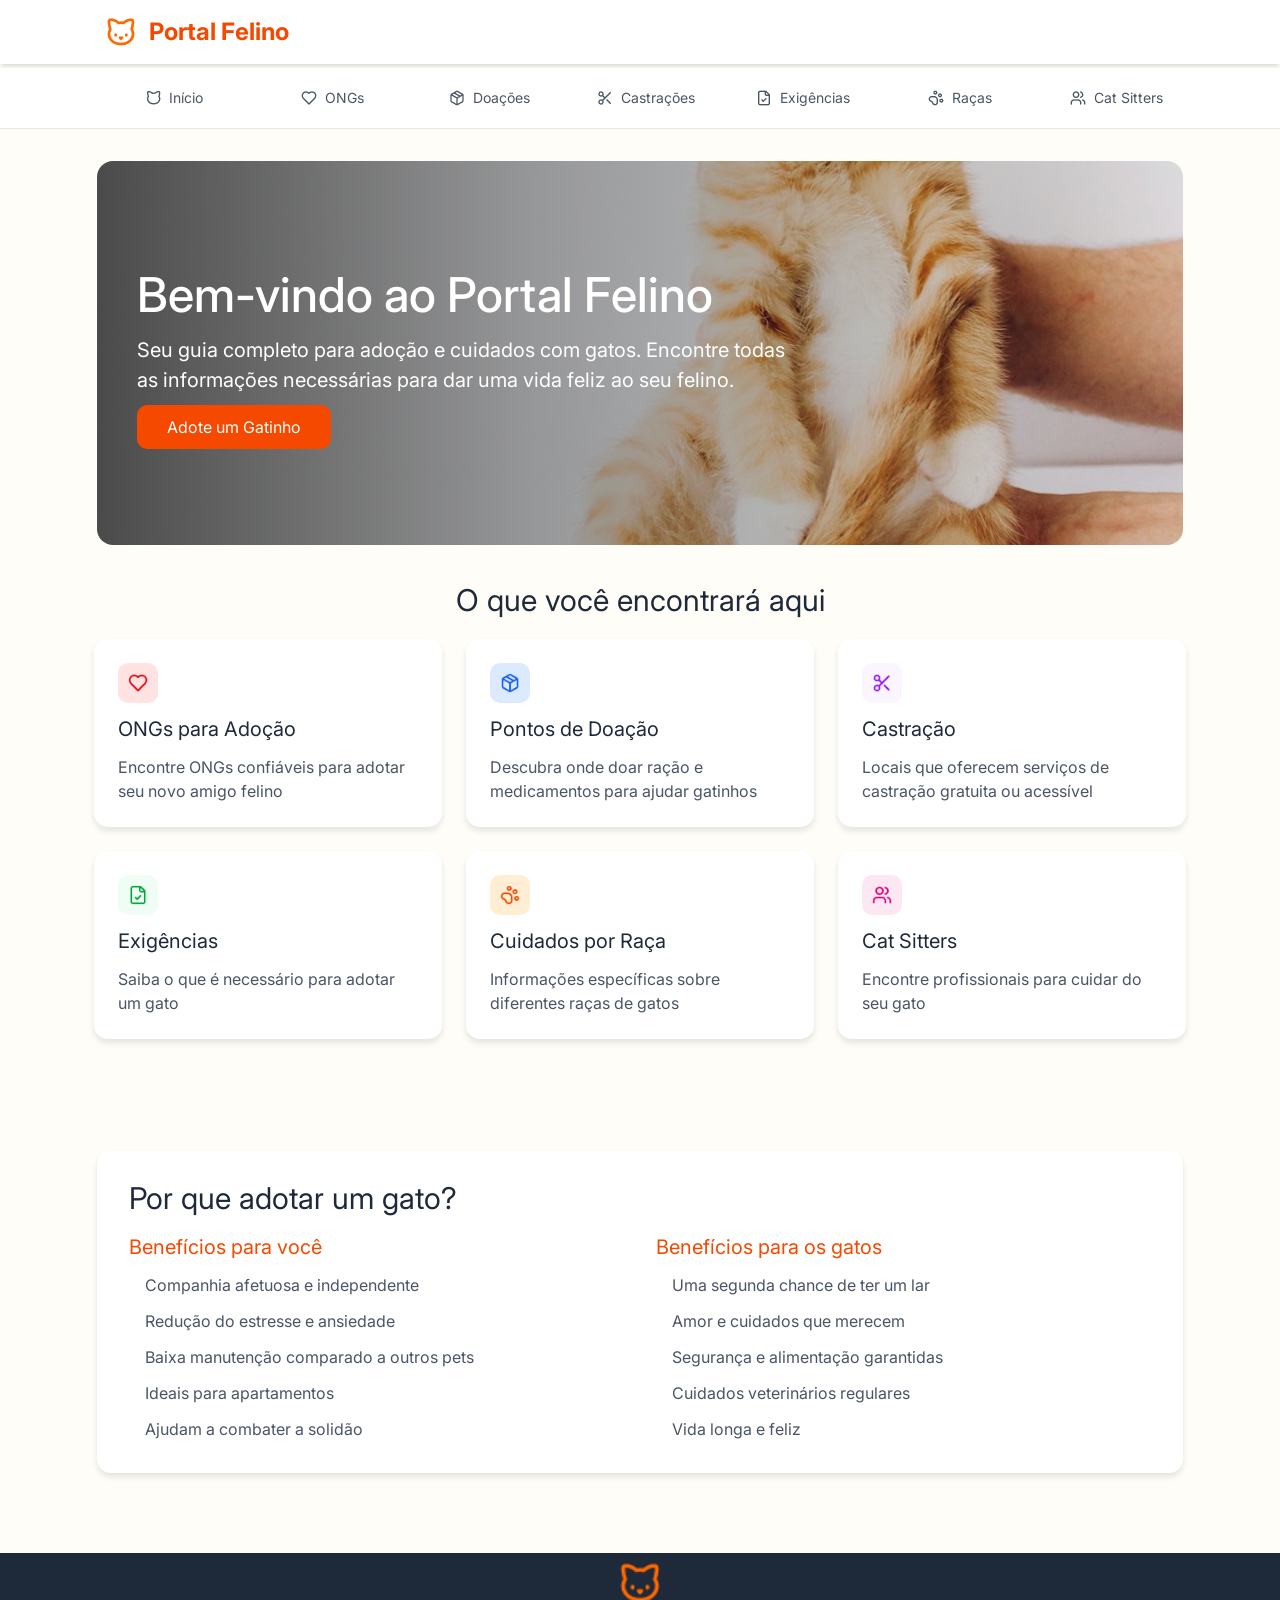
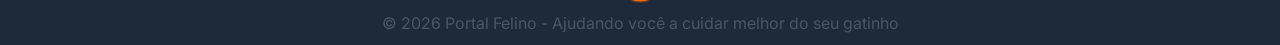
==== index.html @ c3378417 "refactor: reorganize project structure and assets - moved HTML, CSS, and assets from src/ to root st" ====
<!doctype html>
<html lang="pt-BR">
  <head>
    <meta charset="UTF-8" />
    <title>Portal Felino</title>
    <link rel="stylesheet" href="reset.css" />
    <link rel="stylesheet" href="style.css" />
    <meta name="viewport" content="width=device-width, initial-scale=1.0" />
    <link rel="preconnect" href="https://fonts.googleapis.com" />
    <link rel="preconnect" href="https://fonts.gstatic.com" crossorigin />
    <link
      href="https://fonts.googleapis.com/css2?family=Inter:opsz,wght@14..32,100..900&display=swap"
      rel="stylesheet"
    />
  </head>

  <body>
    <header>
      <div class="logo-bar">
        <div class="logo-bar-content">
          <h1 class="site-logo">
            <img src="assets/icons/icon-portal-felino.png" alt="" />
            Portal Felino
          </h1>
        </div>
      </div>

      <nav>
        <div class="nav-container">
          <a class="nav-box">
            <img src="assets/navbar/cat.png" />
            <div>Início</div>
          </a>
          <a class="nav-box">
            <img src="assets/navbar/heart.png" />
            <div>ONGs</div>
          </a>
          <a class="nav-box">
            <img src="assets/navbar/box.png" />
            <div>Doações</div>
          </a>
          <a class="nav-box">
            <img src="assets/navbar/scissors.png" />
            <div>Castrações</div>
          </a>
          <a class="nav-box">
            <img src="assets/navbar/check.png" />
            <div>Exigências</div>
          </a>
          <a class="nav-box">
            <img src="assets/navbar/breed.png" />
            <div>Raças</div>
          </a>
          <a class="nav-box">
            <img src="assets/navbar/sitter.png" />
            <div>Cat Sitters</div>
          </a>
        </div>
      </nav>
    </header>

    <main class="container">
      <section class="hero">
        <div class="hero-content">
          <h1>Bem-vindo ao Portal Felino</h1>
          <p>
            Seu guia completo para adoção e cuidados com gatos. Encontre todas as informações necessárias para dar uma
            vida feliz ao seu felino.
          </p>
          <a href="#">Adote um Gatinho</a>
        </div>
      </section>

      <section class="features">
        <h2>O que você encontrará aqui</h2>

        <div class="features-grid">
          <article class="feature-card">
            <div id="box-heart"><img src="assets/icons/icon-heart.png" alt="" /></div>
            <h3>ONGs para Adoção</h3>
            <p>Encontre ONGs confiáveis para adotar seu novo amigo felino</p>
          </article>

          <article class="feature-card">
            <div id="box-doacao"><img src="assets/icons/icon-doacoes.png" alt="" /></div>
            <h3>Pontos de Doação</h3>
            <p>Descubra onde doar ração e medicamentos para ajudar gatinhos</p>
          </article>

          <article class="feature-card">
            <div id="box-castracao"><img src="assets/icons/icon-castracao.png" alt="" /></div>
            <h3>Castração</h3>
            <p>Locais que oferecem serviços de castração gratuita ou acessível</p>
          </article>

          <article class="feature-card">
            <div id="box-exigencias"><img src="assets/icons/icon-exigencias.png" alt="" /></div>
            <h3>Exigências</h3>
            <p>Saiba o que é necessário para adotar um gato</p>
          </article>

          <article class="feature-card">
            <div id="box-racas"><img src="assets/icons/icon-racas.png" alt="" /></div>
            <h3>Cuidados por Raça</h3>
            <p>Informações específicas sobre diferentes raças de gatos</p>
          </article>

          <article class="feature-card">
            <div id="box-catsitter"><img src="assets/icons/icon-catsitters.png" alt="" /></div>
            <h3>Cat Sitters</h3>
            <p>Encontre profissionais para cuidar do seu gato</p>
          </article>
        </div>
      </section>

      <section class="benefits">
        <div class="benefits-container">
          <h2>Por que adotar um gato?</h2>

          <div class="benefits-grid">
            <article class="benefit-column">
              <h3>Benefícios para você</h3>
              <ul>
                <li>Companhia afetuosa e independente</li>
                <li>Redução do estresse e ansiedade</li>
                <li>Baixa manutenção comparado a outros pets</li>
                <li>Ideais para apartamentos</li>
                <li>Ajudam a combater a solidão</li>
              </ul>
            </article>

            <article class="benefit-column">
              <h3>Benefícios para os gatos</h3>
              <ul>
                <li>Uma segunda chance de ter um lar</li>
                <li>Amor e cuidados que merecem</li>
                <li>Segurança e alimentação garantidas</li>
                <li>Cuidados veterinários regulares</li>
                <li>Vida longa e feliz</li>
              </ul>
            </article>
          </div>
        </div>
      </section>
    </main>

    <footer>
      <div class="footer-content">
        <img src="assets/icons/icon-portal-felino.png" alt="" />
        <p>© 2026 Portal Felino - Ajudando você a cuidar melhor do seu gatinho</p>
      </div>
    </footer>
  </body>
</html>
---- style.css ----
:root {
  --background: #fffdf8;
  --blue: #155dfc;
  --blue-light: #dbeafe;
  --gray: #4a5565;
  --gray-dark: #1e2939;
  --gray-light: #99a1af;
  --green: #00a63e;
  --green-light: #f0fdf4;
  --orange: #f54900;
  --orange-light: #ffedd4;
  --pink: #e60076;
  --pink-light: #fce7f3;
  --purple: #9810fa;
  --purple-light: #faf5ff;
  --red-light: #ffe2e2;
  --yellow: #fe9a00;
  --yellow-light: #fffbeb;
  --font: "Inter";
}

body {
  min-height: 100dvh;
  background-color: var(--background);
  font-family: var(--font);
  /* background-color: gray; */
}

.logo-bar {
  display: flex;
  justify-content: center;
  align-items: center;
  height: 64px;
  margin-bottom: 4px;
  background-color: white;
  box-shadow:
    0 4px 6px -1px rgba(0, 0, 0, 0.1),
    0 2px 4px -2px rgba(0, 0, 0, 0.1);
}

.logo-bar-content {
  width: 100%;
  max-width: 1086px;
}

.site-logo {
  display: flex;
  align-items: center;
  gap: 12px;
  margin-left: 8px;
  color: var(--orange);
  font-size: 24px;
  font-weight: 700;
  cursor: pointer;
}

nav {
  display: flex;
  flex-direction: column;
  justify-content: center;
  align-items: center;
  width: 100%;
  height: 60px;
  background-color: white;
  border-bottom: 1px solid #e5e7eb;
}

.nav-container {
  display: flex;
  justify-content: space-around;
  gap: 12px;
  width: 100%;
  max-width: 1086px;
  margin-left: 12px;
  overflow-x: auto;
}

.nav-box {
  display: flex;
  justify-content: center;
  align-items: center;
  flex-basis: auto;
  flex-shrink: 0;
  gap: 8px;
  width: 100px;
  height: 24px;
  padding: 8px;
  border-radius: 12px;
  color: var(--gray);
  font-size: 14px;
  cursor: pointer;
  /* border: 1px solid red; */
}

.nav-box:hover {
  background-color: lightgray;
}

.container {
  max-width: 1086px;
  margin: 0 auto;
  padding: 32px 20px;
  /* border: 1px solid red; */
}

.hero {
  display: flex;
  align-items: center;
  height: 384px;
  padding-left: 40px;
  border-radius: 16px;
  background-image:
    linear-gradient(90deg, rgba(0, 0, 0, 0.7) 0%, rgba(0, 0, 0, 0.4) 40%, rgba(0, 0, 0, 0.1) 100%),
    url("assets/pages/home.png");
  background-position: center;
  background-size: cover;
  /* border: 1px solid red; */
}

.hero-content {
  max-width: 672px;
  color: white;
  /* border: 1px solid red; */
}

.hero-content h1 {
  margin-bottom: 16px;
  font-size: 48px;
  font-weight: 500;
}

.hero-content p {
  margin-bottom: 24px;
  font-size: 20px;
  line-height: 1.5;
}

.hero-content a {
  padding: 12px 30px;
  border-radius: 10px;
  background-color: var(--orange);
  color: white;
  text-decoration: none;
}

.features {
  display: flex;
  flex-direction: column;
  justify-content: center;
  align-items: center;
  padding: 40px;
}

.features h2,
.benefits h2 {
  color: var(--gray-dark);
  font-size: 30px;
}

.features-grid {
  display: grid;
  grid-template-columns: 1fr;
  gap: 24px;
  padding: 24px;
  /* border: 1px solid red; */
}

.features-grid h3 {
  color: var(--gray-dark);
  font-size: 20px;
}

.features-grid p,
.benefit-column li {
  color: var(--gray);
  font-size: 16px;
  line-height: 1.5;
}

.feature-card {
  display: flex;
  flex-direction: column;
  gap: 16px;
  width: 300px;
  margin: 0 auto;
  padding: 24px;
  border-radius: 14px;
  background-color: white;
  box-shadow: 0 4px 6px rgba(0, 0, 0, 0.1);
  /* width: 100%; */
}

.feature-card img {
  width: 20px;
  height: auto;
}

#box-heart {
  display: flex;
  justify-content: center;
  align-items: center;
  width: 40px;
  height: 40px;
  border-radius: 10px;
  background-color: var(--red-light);
}

#box-doacao {
  display: flex;
  justify-content: center;
  align-items: center;
  width: 40px;
  height: 40px;
  border-radius: 10px;
  background-color: var(--blue-light);
}

#box-castracao {
  display: flex;
  justify-content: center;
  align-items: center;
  width: 40px;
  height: 40px;
  border-radius: 10px;
  background-color: var(--purple-light);
}

#box-exigencias {
  display: flex;
  justify-content: center;
  align-items: center;
  width: 40px;
  height: 40px;
  border-radius: 10px;
  background-color: var(--green-light);
}

#box-racas {
  display: flex;
  justify-content: center;
  align-items: center;
  width: 40px;
  height: 40px;
  border-radius: 10px;
  background-color: var(--orange-light);
}

#box-catsitter {
  display: flex;
  justify-content: center;
  align-items: center;
  width: 40px;
  height: 40px;
  border-radius: 10px;
  background-color: var(--pink-light);
}

.benefits {
  max-width: 1086px;
  margin: 48px auto;
  padding: 32px;
  border-radius: 14px;
  background-color: white;
  box-shadow: 0 4px 6px rgba(0, 0, 0, 0.1);
}

.benefits-container {
  display: flex;
  flex-direction: column;
  gap: 24px;
}

.benefit-column {
  display: flex;
  flex-direction: column;
  gap: 16px;
}

.benefit-column h3 {
  color: var(--orange);
  font-size: 20px;
}

.benefits-grid {
  display: grid;
  grid-template-columns: 1fr;
  gap: 32px;
}

.benefit-column ul {
  display: flex;
  flex-direction: column;
  gap: 12px;
  padding-left: 16px;
}

footer {
  width: 100%;
  background-color: var(--gray-dark);
}

.footer-content {
  display: flex;
  flex-direction: column;
  justify-content: center;
  align-items: center;
  gap: 16px;
  width: 100%;
  height: 92px;
  color: var(--gray);
  text-align: center;
}

.footer-content img {
  scale: 1.4;
}

@media (min-width: 768px) {
  .features-grid {
    grid-template-columns: repeat(3, 1fr);
  }
}

@media (min-width: 768px) {
  .benefits-grid {
    grid-template-columns: 1fr 1fr;
  }
}
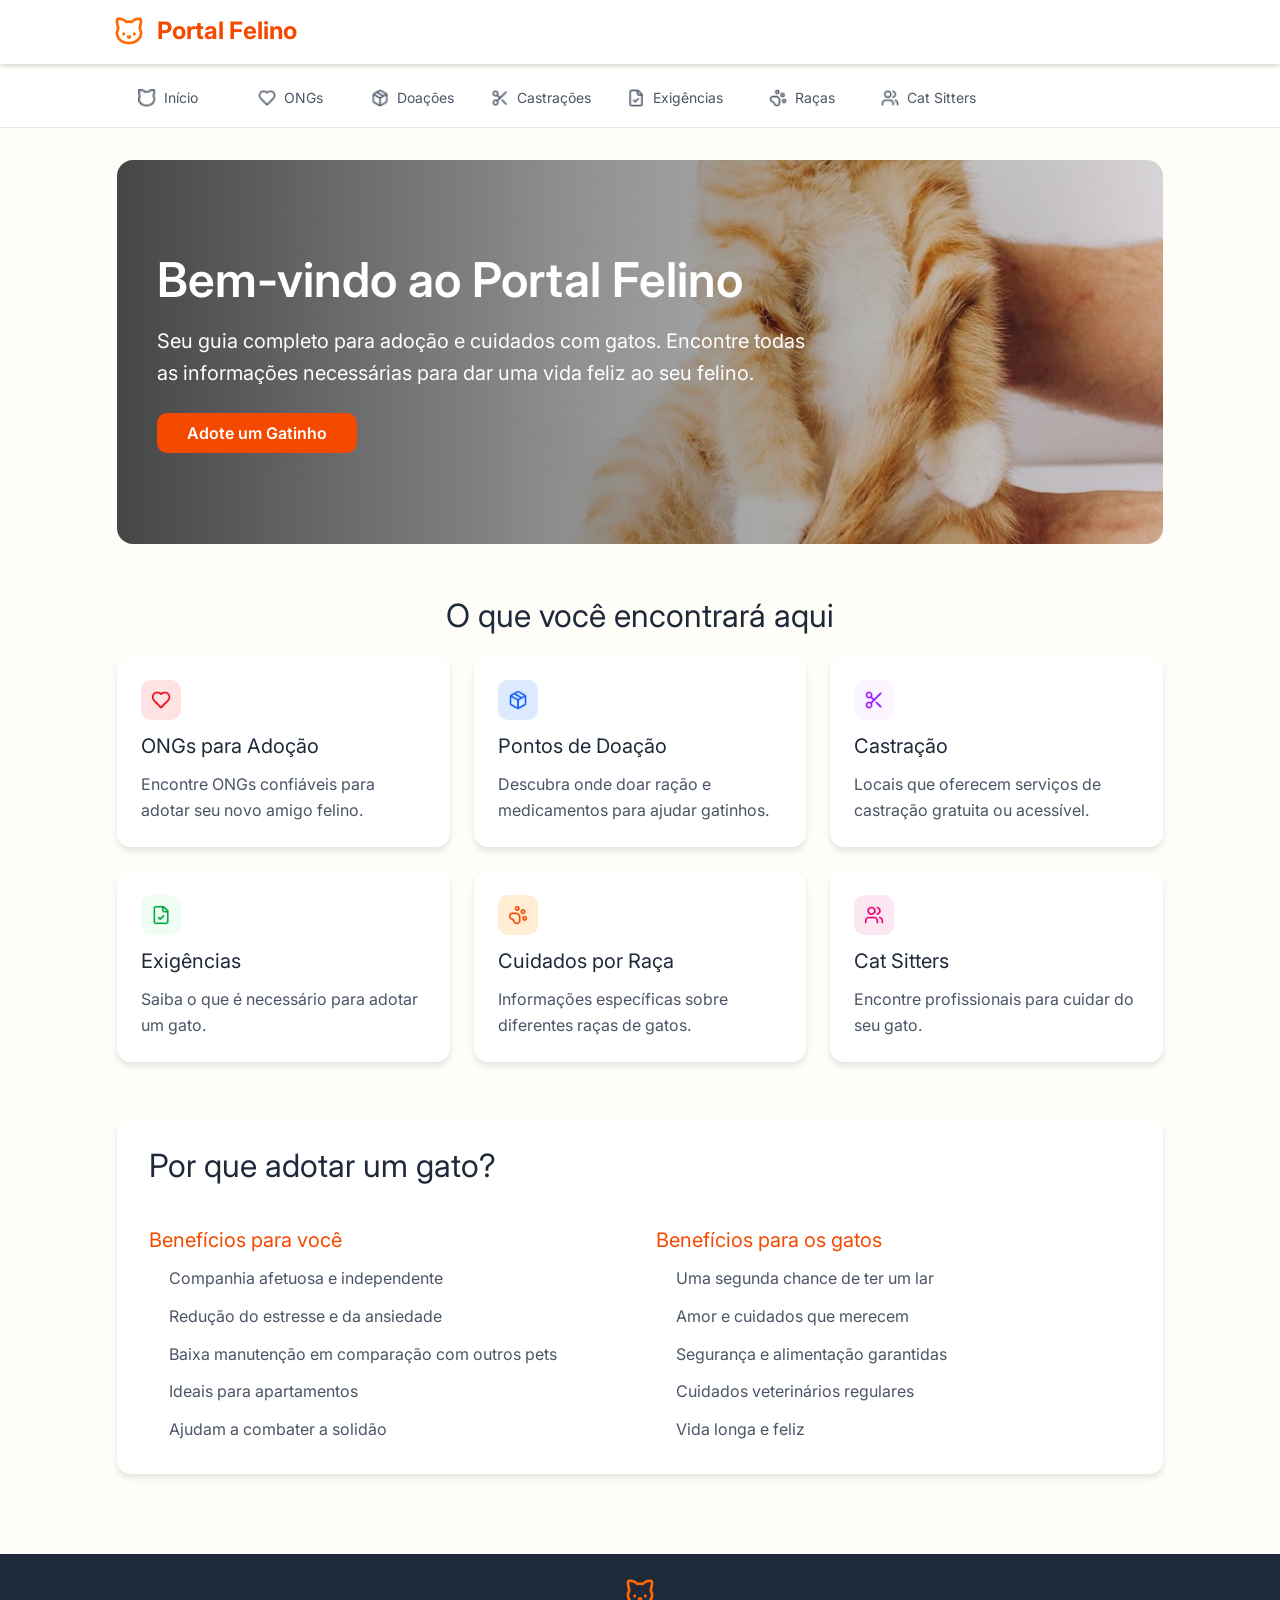
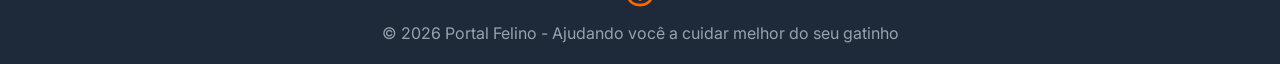
==== commit fefbcf89: "add a lot of stuff" ====
--- a/index.html
+++ b/index.html
@@ -2,10 +2,12 @@
 <html lang="pt-BR">
   <head>
     <meta charset="UTF-8" />
+    <meta name="viewport" content="width=device-width, initial-scale=1.0" />
     <title>Portal Felino</title>
+
     <link rel="stylesheet" href="reset.css" />
     <link rel="stylesheet" href="style.css" />
-    <meta name="viewport" content="width=device-width, initial-scale=1.0" />
+
     <link rel="preconnect" href="https://fonts.googleapis.com" />
     <link rel="preconnect" href="https://fonts.gstatic.com" crossorigin />
     <link
@@ -18,112 +20,130 @@
     <header>
       <div class="logo-bar">
         <div class="logo-bar-content">
-          <h1 class="site-logo">
-            <img src="assets/icons/icon-portal-felino.png" alt="" />
-            Portal Felino
-          </h1>
+          <div class="site-logo">
+            <img src="assets/icons/icon-portal-felino.png" alt="Logo do Portal Felino" />
+            <span>Portal Felino</span>
+          </div>
         </div>
       </div>
 
-      <nav>
+      <nav aria-label="Navegação principal">
         <div class="nav-container">
-          <a class="nav-box">
-            <img src="assets/navbar/cat.png" />
-            <div>Início</div>
+          <a class="nav-box" href="/index.html">
+            <img src="assets/navbar/cat.png" alt="" aria-hidden="true" />
+            <span>Início</span>
           </a>
-          <a class="nav-box">
-            <img src="assets/navbar/heart.png" />
-            <div>ONGs</div>
+
+          <a class="nav-box" href="/ongs.html">
+            <img src="assets/navbar/heart.png" alt="" aria-hidden="true" />
+            <span>ONGs</span>
           </a>
-          <a class="nav-box">
-            <img src="assets/navbar/box.png" />
-            <div>Doações</div>
+
+          <a class="nav-box" href="#doacoes">
+            <img src="assets/navbar/box.png" alt="" aria-hidden="true" />
+            <span>Doações</span>
           </a>
-          <a class="nav-box">
-            <img src="assets/navbar/scissors.png" />
-            <div>Castrações</div>
+
+          <a class="nav-box" href="#castracoes">
+            <img src="assets/navbar/scissors.png" alt="" aria-hidden="true" />
+            <span>Castrações</span>
           </a>
-          <a class="nav-box">
-            <img src="assets/navbar/check.png" />
-            <div>Exigências</div>
+
+          <a class="nav-box" href="#exigencias">
+            <img src="assets/navbar/check.png" alt="" aria-hidden="true" />
+            <span>Exigências</span>
           </a>
-          <a class="nav-box">
-            <img src="assets/navbar/breed.png" />
-            <div>Raças</div>
+
+          <a class="nav-box" href="#racas">
+            <img src="assets/navbar/breed.png" alt="" aria-hidden="true" />
+            <span>Raças</span>
           </a>
-          <a class="nav-box">
-            <img src="assets/navbar/sitter.png" />
-            <div>Cat Sitters</div>
+
+          <a class="nav-box" href="#cat-sitters">
+            <img src="assets/navbar/sitter.png" alt="" aria-hidden="true" />
+            <span>Cat Sitters</span>
           </a>
         </div>
       </nav>
     </header>
 
-    <main class="container">
-      <section class="hero">
+    <main class="container" id="inicio">
+      <section class="hero" aria-label="Apresentação do Portal Felino">
         <div class="hero-content">
           <h1>Bem-vindo ao Portal Felino</h1>
           <p>
             Seu guia completo para adoção e cuidados com gatos. Encontre todas as informações necessárias para dar uma
             vida feliz ao seu felino.
           </p>
-          <a href="#">Adote um Gatinho</a>
+          <a class="hero-button" href="#ongs">Adote um Gatinho</a>
         </div>
       </section>
 
-      <section class="features">
-        <h2>O que você encontrará aqui</h2>
+      <section class="features" aria-labelledby="features-title">
+        <h2 id="features-title">O que você encontrará aqui</h2>
 
         <div class="features-grid">
-          <article class="feature-card">
-            <div id="box-heart"><img src="assets/icons/icon-heart.png" alt="" /></div>
+          <article class="feature-card" id="ongs">
+            <div class="feature-icon-box heart">
+              <img src="assets/icons/icon-heart.png" alt="" aria-hidden="true" />
+            </div>
             <h3>ONGs para Adoção</h3>
-            <p>Encontre ONGs confiáveis para adotar seu novo amigo felino</p>
+            <p>Encontre ONGs confiáveis para adotar seu novo amigo felino.</p>
           </article>
 
-          <article class="feature-card">
-            <div id="box-doacao"><img src="assets/icons/icon-doacoes.png" alt="" /></div>
+          <article class="feature-card" id="doacoes">
+            <div class="feature-icon-box doacao">
+              <img src="assets/icons/icon-doacoes.png" alt="" aria-hidden="true" />
+            </div>
             <h3>Pontos de Doação</h3>
-            <p>Descubra onde doar ração e medicamentos para ajudar gatinhos</p>
+            <p>Descubra onde doar ração e medicamentos para ajudar gatinhos.</p>
           </article>
 
-          <article class="feature-card">
-            <div id="box-castracao"><img src="assets/icons/icon-castracao.png" alt="" /></div>
+          <article class="feature-card" id="castracoes">
+            <div class="feature-icon-box castracao">
+              <img src="assets/icons/icon-castracao.png" alt="" aria-hidden="true" />
+            </div>
             <h3>Castração</h3>
-            <p>Locais que oferecem serviços de castração gratuita ou acessível</p>
+            <p>Locais que oferecem serviços de castração gratuita ou acessível.</p>
           </article>
 
-          <article class="feature-card">
-            <div id="box-exigencias"><img src="assets/icons/icon-exigencias.png" alt="" /></div>
+          <article class="feature-card" id="exigencias">
+            <div class="feature-icon-box exigencias">
+              <img src="assets/icons/icon-exigencias.png" alt="" aria-hidden="true" />
+            </div>
             <h3>Exigências</h3>
-            <p>Saiba o que é necessário para adotar um gato</p>
+            <p>Saiba o que é necessário para adotar um gato.</p>
           </article>
 
-          <article class="feature-card">
-            <div id="box-racas"><img src="assets/icons/icon-racas.png" alt="" /></div>
+          <article class="feature-card" id="racas">
+            <div class="feature-icon-box racas">
+              <img src="assets/icons/icon-racas.png" alt="" aria-hidden="true" />
+            </div>
             <h3>Cuidados por Raça</h3>
-            <p>Informações específicas sobre diferentes raças de gatos</p>
+            <p>Informações específicas sobre diferentes raças de gatos.</p>
           </article>
 
-          <article class="feature-card">
-            <div id="box-catsitter"><img src="assets/icons/icon-catsitters.png" alt="" /></div>
+          <article class="feature-card" id="cat-sitters">
+            <div class="feature-icon-box catsitter">
+              <img src="assets/icons/icon-catsitters.png" alt="" aria-hidden="true" />
+            </div>
             <h3>Cat Sitters</h3>
-            <p>Encontre profissionais para cuidar do seu gato</p>
+            <p>Encontre profissionais para cuidar do seu gato.</p>
           </article>
         </div>
       </section>
 
-      <section class="benefits">
+      <section class="benefits" aria-labelledby="benefits-title">
         <div class="benefits-container">
-          <h2>Por que adotar um gato?</h2>
+          <h2 id="benefits-title">Por que adotar um gato?</h2>
 
           <div class="benefits-grid">
             <article class="benefit-column">
               <h3>Benefícios para você</h3>
               <ul>
                 <li>Companhia afetuosa e independente</li>
-                <li>Redução do estresse e ansiedade</li>
-                <li>Baixa manutenção comparado a outros pets</li>
+                <li>Redução do estresse e da ansiedade</li>
+                <li>Baixa manutenção em comparação com outros pets</li>
                 <li>Ideais para apartamentos</li>
                 <li>Ajudam a combater a solidão</li>
               </ul>
@@ -146,7 +166,7 @@
 
     <footer>
       <div class="footer-content">
-        <img src="assets/icons/icon-portal-felino.png" alt="" />
+        <img src="assets/icons/icon-portal-felino.png" alt="Logo do Portal Felino" />
         <p>© 2026 Portal Felino - Ajudando você a cuidar melhor do seu gatinho</p>
       </div>
     </footer>
--- a/style.css
+++ b/style.css
@@ -1,284 +1,302 @@
 :root {
   --background: #fffdf8;
+  --white: #ffffff;
+
   --blue: #155dfc;
   --blue-light: #dbeafe;
+
   --gray: #4a5565;
   --gray-dark: #1e2939;
   --gray-light: #99a1af;
+  --border: #e5e7eb;
+
   --green: #00a63e;
   --green-light: #f0fdf4;
+
   --orange: #f54900;
   --orange-light: #ffedd4;
+
   --pink: #e60076;
   --pink-light: #fce7f3;
+
   --purple: #9810fa;
   --purple-light: #faf5ff;
+
   --red-light: #ffe2e2;
+
   --yellow: #fe9a00;
   --yellow-light: #fffbeb;
-  --font: "Inter";
+
+  --font: "Inter", sans-serif;
+
+  --shadow-sm: 0 4px 6px rgba(0, 0, 0, 0.1);
+  --shadow-header: 0 4px 6px -1px rgba(0, 0, 0, 0.1), 0 2px 4px -2px rgba(0, 0, 0, 0.1);
+
+  --radius-sm: 10px;
+  --radius-md: 12px;
+  --radius-lg: 16px;
+}
+
+* {
+  box-sizing: border-box;
+}
+
+html {
+  scroll-behavior: smooth;
 }
 
 body {
   min-height: 100dvh;
   background-color: var(--background);
+  color: var(--gray-dark);
   font-family: var(--font);
-  /* background-color: gray; */
-}
-
-.logo-bar {
-  display: flex;
-  justify-content: center;
-  align-items: center;
-  height: 64px;
-  margin-bottom: 4px;
-  background-color: white;
-  box-shadow:
-    0 4px 6px -1px rgba(0, 0, 0, 0.1),
-    0 2px 4px -2px rgba(0, 0, 0, 0.1);
-}
-
-.logo-bar-content {
+}
+
+.logo-bar-content,
+.nav-container,
+.container,
+.footer-content {
   width: 100%;
   max-width: 1086px;
 }
 
-.site-logo {
-  display: flex;
-  align-items: center;
-  gap: 12px;
-  margin-left: 8px;
-  color: var(--orange);
-  font-size: 24px;
-  font-weight: 700;
-  cursor: pointer;
-}
-
-nav {
-  display: flex;
-  flex-direction: column;
-  justify-content: center;
-  align-items: center;
-  width: 100%;
-  height: 60px;
-  background-color: white;
-  border-bottom: 1px solid #e5e7eb;
-}
-
-.nav-container {
-  display: flex;
-  justify-content: space-around;
-  gap: 12px;
-  width: 100%;
-  max-width: 1086px;
-  margin-left: 12px;
-  overflow-x: auto;
-}
-
-.nav-box {
-  display: flex;
-  justify-content: center;
-  align-items: center;
-  flex-basis: auto;
-  flex-shrink: 0;
-  gap: 8px;
-  width: 100px;
-  height: 24px;
-  padding: 8px;
-  border-radius: 12px;
-  color: var(--gray);
-  font-size: 14px;
-  cursor: pointer;
-  /* border: 1px solid red; */
-}
-
-.nav-box:hover {
-  background-color: lightgray;
-}
-
 .container {
-  max-width: 1086px;
   margin: 0 auto;
   padding: 32px 20px;
-  /* border: 1px solid red; */
-}
-
+}
+
+/* HEADER */
+.logo-bar {
+  display: flex;
+  justify-content: center;
+  align-items: center;
+  min-height: 64px;
+  margin-bottom: 4px;
+  background-color: var(--white);
+  box-shadow: var(--shadow-header);
+}
+
+.logo-bar-content {
+  padding: 0 16px;
+}
+
+.site-logo {
+  display: inline-flex;
+  align-items: center;
+  gap: 12px;
+  color: var(--orange);
+  font-size: 1.5rem;
+  font-weight: 700;
+  text-decoration: none;
+}
+
+.site-logo img {
+  width: 32px;
+  height: 32px;
+}
+
+/* NAV */
+nav {
+  display: flex;
+  justify-content: center;
+  align-items: center;
+  min-height: 60px;
+  background-color: var(--white);
+  border-bottom: 1px solid var(--border);
+}
+
+.nav-container {
+  display: flex;
+  gap: 12px;
+  padding: 8px 16px;
+  overflow-x: auto;
+}
+
+.nav-box {
+  display: inline-flex;
+  align-items: center;
+  justify-content: center;
+  gap: 8px;
+  flex-shrink: 0;
+  min-width: 110px;
+  min-height: 40px;
+  padding: 8px 12px;
+  border-radius: var(--radius-md);
+  color: var(--gray);
+  font-size: 0.875rem;
+  text-decoration: none;
+  transition:
+    background-color 0.2s ease,
+    color 0.2s ease,
+    transform 0.2s ease;
+}
+
+.nav-box img {
+  width: 18px;
+  height: 18px;
+}
+
+.nav-box:hover,
+.nav-box:focus-visible {
+  background-color: #f3f4f6;
+  color: var(--gray-dark);
+  outline: none;
+}
+
+.nav-box:active {
+  transform: scale(0.98);
+}
+
+.nav-box-active {
+  background-color: var(--orange-light);
+  color: var(--orange);
+  font-weight: 600;
+}
+
+/* HOME */
 .hero {
   display: flex;
   align-items: center;
-  height: 384px;
-  padding-left: 40px;
-  border-radius: 16px;
+  min-height: 384px;
+  padding: 40px;
+  border-radius: var(--radius-lg);
   background-image:
-    linear-gradient(90deg, rgba(0, 0, 0, 0.7) 0%, rgba(0, 0, 0, 0.4) 40%, rgba(0, 0, 0, 0.1) 100%),
+    linear-gradient(90deg, rgba(0, 0, 0, 0.72) 0%, rgba(0, 0, 0, 0.42) 45%, rgba(0, 0, 0, 0.12) 100%),
     url("assets/pages/home.png");
   background-position: center;
   background-size: cover;
-  /* border: 1px solid red; */
+  background-repeat: no-repeat;
 }
 
 .hero-content {
   max-width: 672px;
-  color: white;
-  /* border: 1px solid red; */
+  color: var(--white);
 }
 
 .hero-content h1 {
   margin-bottom: 16px;
-  font-size: 48px;
-  font-weight: 500;
+  font-size: clamp(2rem, 4vw, 3rem);
+  font-weight: 600;
+  line-height: 1.2;
 }
 
 .hero-content p {
   margin-bottom: 24px;
-  font-size: 20px;
-  line-height: 1.5;
-}
-
-.hero-content a {
+  font-size: clamp(1rem, 2vw, 1.25rem);
+  line-height: 1.6;
+}
+
+.hero-button {
+  display: inline-block;
   padding: 12px 30px;
   border-radius: 10px;
   background-color: var(--orange);
-  color: white;
+  color: var(--white);
+  font-weight: 600;
   text-decoration: none;
+  transition:
+    opacity 0.2s ease,
+    transform 0.2s ease;
+}
+
+.hero-button:hover,
+.hero-button:focus-visible {
+  opacity: 0.9;
+  transform: translateY(-1px);
+  outline: none;
 }
 
 .features {
-  display: flex;
-  flex-direction: column;
-  justify-content: center;
-  align-items: center;
-  padding: 40px;
+  padding: 56px 0;
+  text-align: center;
 }
 
 .features h2,
 .benefits h2 {
+  margin-bottom: 24px;
   color: var(--gray-dark);
-  font-size: 30px;
+  font-size: clamp(1.75rem, 3vw, 2rem);
 }
 
 .features-grid {
   display: grid;
   grid-template-columns: 1fr;
   gap: 24px;
-  padding: 24px;
-  /* border: 1px solid red; */
-}
-
-.features-grid h3 {
-  color: var(--gray-dark);
-  font-size: 20px;
-}
-
-.features-grid p,
-.benefit-column li {
-  color: var(--gray);
-  font-size: 16px;
-  line-height: 1.5;
 }
 
 .feature-card {
   display: flex;
   flex-direction: column;
   gap: 16px;
-  width: 300px;
-  margin: 0 auto;
   padding: 24px;
   border-radius: 14px;
-  background-color: white;
-  box-shadow: 0 4px 6px rgba(0, 0, 0, 0.1);
-  /* width: 100%; */
-}
-
-.feature-card img {
-  width: 20px;
-  height: auto;
-}
-
-#box-heart {
+  background-color: var(--white);
+  box-shadow: var(--shadow-sm);
+  text-align: left;
+}
+
+.feature-icon-box {
   display: flex;
   justify-content: center;
   align-items: center;
   width: 40px;
   height: 40px;
   border-radius: 10px;
+}
+
+.feature-icon-box img {
+  width: 20px;
+  height: 20px;
+}
+
+.feature-icon-box.heart {
   background-color: var(--red-light);
 }
 
-#box-doacao {
-  display: flex;
-  justify-content: center;
-  align-items: center;
-  width: 40px;
-  height: 40px;
-  border-radius: 10px;
+.feature-icon-box.doacao {
   background-color: var(--blue-light);
 }
 
-#box-castracao {
-  display: flex;
-  justify-content: center;
-  align-items: center;
-  width: 40px;
-  height: 40px;
-  border-radius: 10px;
+.feature-icon-box.castracao {
   background-color: var(--purple-light);
 }
 
-#box-exigencias {
-  display: flex;
-  justify-content: center;
-  align-items: center;
-  width: 40px;
-  height: 40px;
-  border-radius: 10px;
+.feature-icon-box.exigencias {
   background-color: var(--green-light);
 }
 
-#box-racas {
-  display: flex;
-  justify-content: center;
-  align-items: center;
-  width: 40px;
-  height: 40px;
-  border-radius: 10px;
+.feature-icon-box.racas {
   background-color: var(--orange-light);
 }
 
-#box-catsitter {
-  display: flex;
-  justify-content: center;
-  align-items: center;
-  width: 40px;
-  height: 40px;
-  border-radius: 10px;
+.feature-icon-box.catsitter {
   background-color: var(--pink-light);
 }
 
+.feature-card h3 {
+  color: var(--gray-dark);
+  font-size: 1.25rem;
+}
+
+.feature-card p,
+.benefit-column li {
+  color: var(--gray);
+  font-size: 1rem;
+  line-height: 1.6;
+}
+
 .benefits {
-  max-width: 1086px;
-  margin: 48px auto;
+  margin: 0 auto 48px;
   padding: 32px;
   border-radius: 14px;
-  background-color: white;
-  box-shadow: 0 4px 6px rgba(0, 0, 0, 0.1);
+  background-color: var(--white);
+  box-shadow: var(--shadow-sm);
 }
 
 .benefits-container {
   display: flex;
   flex-direction: column;
   gap: 24px;
-}
-
-.benefit-column {
-  display: flex;
-  flex-direction: column;
-  gap: 16px;
-}
-
-.benefit-column h3 {
-  color: var(--orange);
-  font-size: 20px;
 }
 
 .benefits-grid {
@@ -287,42 +305,70 @@
   gap: 32px;
 }
 
+.benefit-column {
+  display: flex;
+  flex-direction: column;
+  gap: 16px;
+}
+
+.benefit-column h3 {
+  color: var(--orange);
+  font-size: 1.25rem;
+}
+
 .benefit-column ul {
+  padding-left: 20px;
+}
+
+.benefit-column li + li {
+  margin-top: 12px;
+}
+
+/* FOOTER */
+footer {
+  background-color: var(--gray-dark);
+}
+
+.footer-content {
   display: flex;
   flex-direction: column;
-  gap: 12px;
-  padding-left: 16px;
-}
-
-footer {
-  width: 100%;
-  background-color: var(--gray-dark);
-}
-
-.footer-content {
-  display: flex;
-  flex-direction: column;
-  justify-content: center;
-  align-items: center;
+  align-items: center;
+  justify-content: center;
   gap: 16px;
-  width: 100%;
-  height: 92px;
-  color: var(--gray);
+  min-height: 110px;
+  margin: 0 auto;
+  padding: 20px;
+  color: var(--gray-light);
   text-align: center;
 }
 
 .footer-content img {
-  scale: 1.4;
-}
-
+  width: 32px;
+  height: 32px;
+}
+
+/* RESPONSIVO */
 @media (min-width: 768px) {
   .features-grid {
     grid-template-columns: repeat(3, 1fr);
   }
-}
-
-@media (min-width: 768px) {
+
   .benefits-grid {
-    grid-template-columns: 1fr 1fr;
-  }
-}
+    grid-template-columns: repeat(2, 1fr);
+  }
+}
+
+@media (max-width: 767px) {
+  .hero {
+    min-height: 320px;
+    padding: 24px;
+  }
+
+  .nav-container {
+    justify-content: flex-start;
+  }
+
+  .container {
+    padding: 24px 16px;
+  }
+}
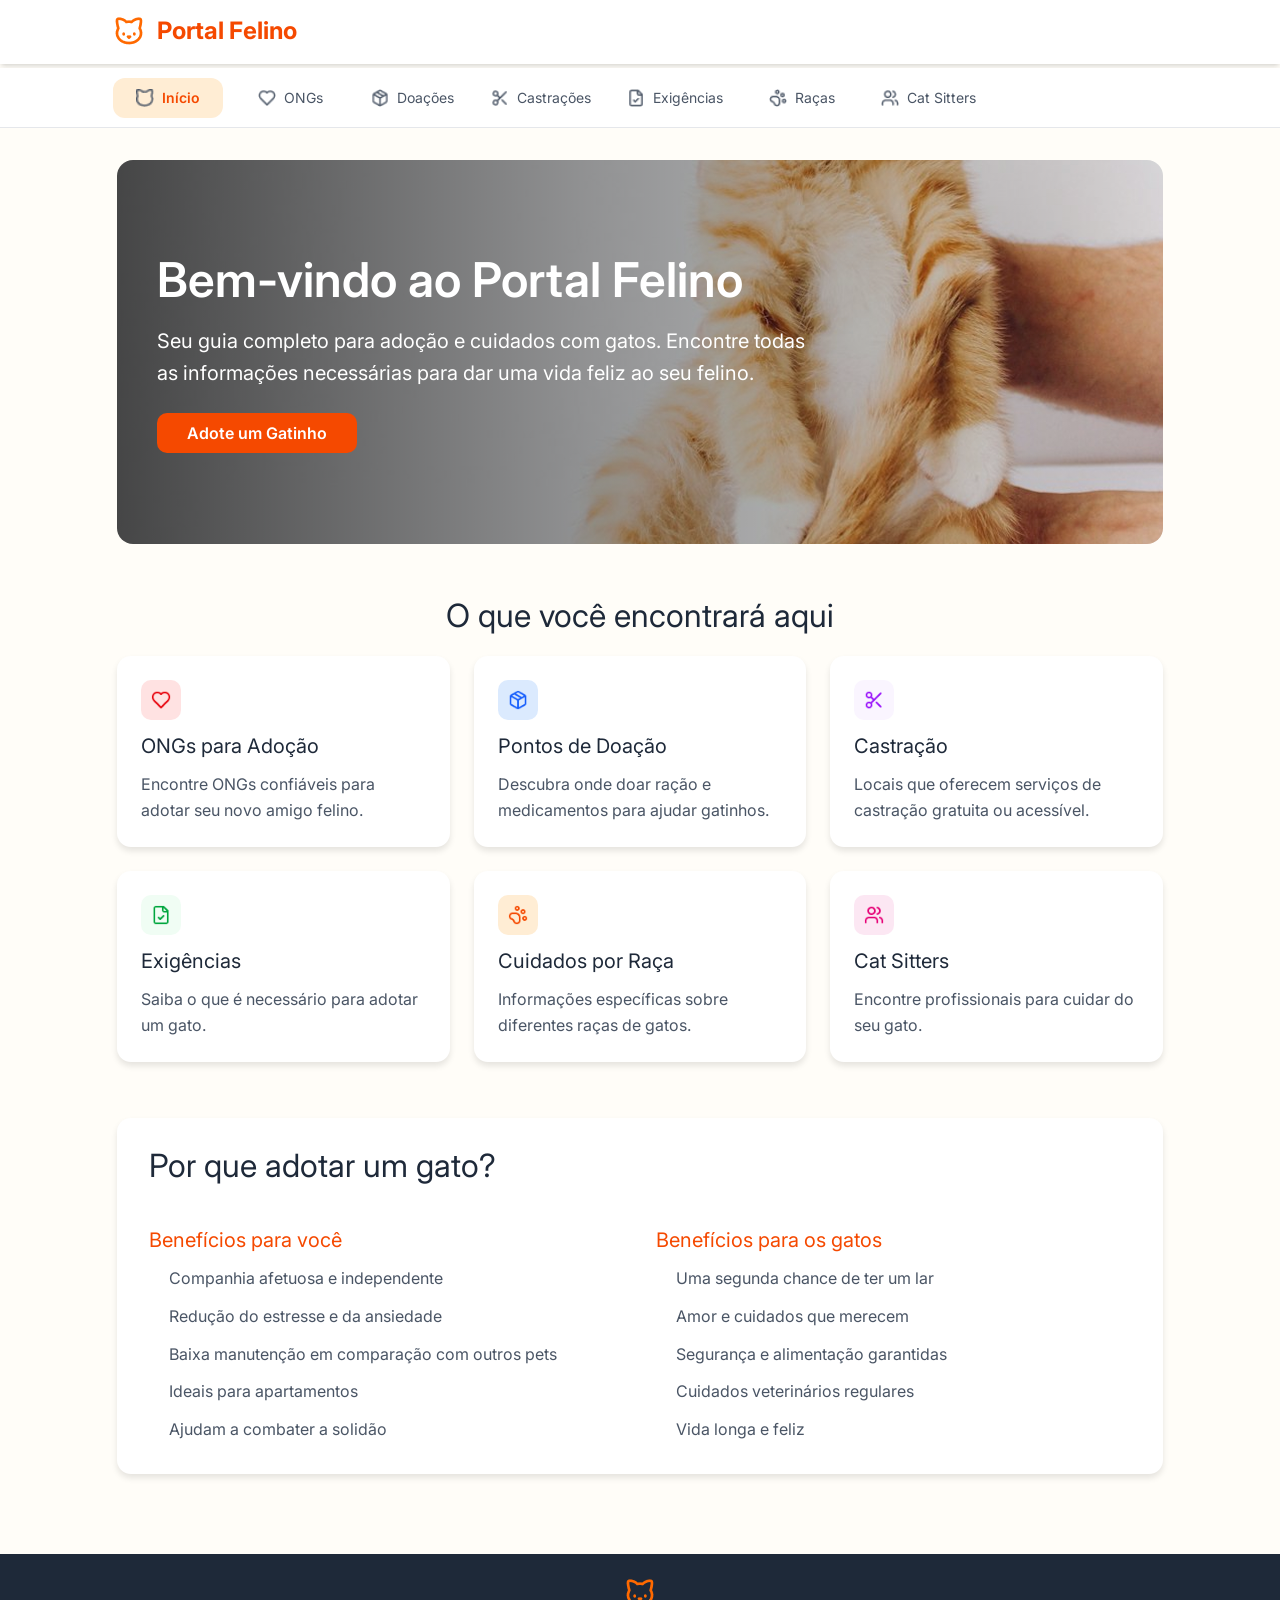
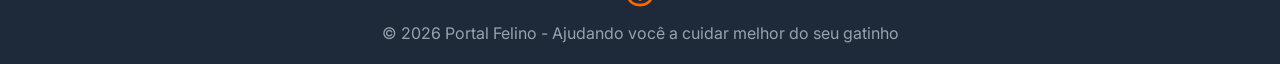
==== commit ebf77524: "add js features" ====
--- a/index.html
+++ b/index.html
@@ -21,7 +21,10 @@
       <div class="logo-bar">
         <div class="logo-bar-content">
           <div class="site-logo">
-            <img src="assets/icons/icon-portal-felino.png" alt="Logo do Portal Felino" />
+            <img
+              src="assets/icons/icon-portal-felino.png"
+              alt="Logo do Portal Felino"
+            />
             <span>Portal Felino</span>
           </div>
         </div>
@@ -29,7 +32,7 @@
 
       <nav aria-label="Navegação principal">
         <div class="nav-container">
-          <a class="nav-box" href="/index.html">
+          <a class="nav-box nav-box-active" href="/index.html">
             <img src="assets/navbar/cat.png" alt="" aria-hidden="true" />
             <span>Início</span>
           </a>
@@ -72,8 +75,8 @@
         <div class="hero-content">
           <h1>Bem-vindo ao Portal Felino</h1>
           <p>
-            Seu guia completo para adoção e cuidados com gatos. Encontre todas as informações necessárias para dar uma
-            vida feliz ao seu felino.
+            Seu guia completo para adoção e cuidados com gatos. Encontre todas
+            as informações necessárias para dar uma vida feliz ao seu felino.
           </p>
           <a class="hero-button" href="#ongs">Adote um Gatinho</a>
         </div>
@@ -85,7 +88,11 @@
         <div class="features-grid">
           <article class="feature-card" id="ongs">
             <div class="feature-icon-box heart">
-              <img src="assets/icons/icon-heart.png" alt="" aria-hidden="true" />
+              <img
+                src="assets/icons/icon-heart.png"
+                alt=""
+                aria-hidden="true"
+              />
             </div>
             <h3>ONGs para Adoção</h3>
             <p>Encontre ONGs confiáveis para adotar seu novo amigo felino.</p>
@@ -93,7 +100,11 @@
 
           <article class="feature-card" id="doacoes">
             <div class="feature-icon-box doacao">
-              <img src="assets/icons/icon-doacoes.png" alt="" aria-hidden="true" />
+              <img
+                src="assets/icons/icon-doacoes.png"
+                alt=""
+                aria-hidden="true"
+              />
             </div>
             <h3>Pontos de Doação</h3>
             <p>Descubra onde doar ração e medicamentos para ajudar gatinhos.</p>
@@ -101,15 +112,25 @@
 
           <article class="feature-card" id="castracoes">
             <div class="feature-icon-box castracao">
-              <img src="assets/icons/icon-castracao.png" alt="" aria-hidden="true" />
+              <img
+                src="assets/icons/icon-castracao.png"
+                alt=""
+                aria-hidden="true"
+              />
             </div>
             <h3>Castração</h3>
-            <p>Locais que oferecem serviços de castração gratuita ou acessível.</p>
+            <p>
+              Locais que oferecem serviços de castração gratuita ou acessível.
+            </p>
           </article>
 
           <article class="feature-card" id="exigencias">
             <div class="feature-icon-box exigencias">
-              <img src="assets/icons/icon-exigencias.png" alt="" aria-hidden="true" />
+              <img
+                src="assets/icons/icon-exigencias.png"
+                alt=""
+                aria-hidden="true"
+              />
             </div>
             <h3>Exigências</h3>
             <p>Saiba o que é necessário para adotar um gato.</p>
@@ -117,7 +138,11 @@
 
           <article class="feature-card" id="racas">
             <div class="feature-icon-box racas">
-              <img src="assets/icons/icon-racas.png" alt="" aria-hidden="true" />
+              <img
+                src="assets/icons/icon-racas.png"
+                alt=""
+                aria-hidden="true"
+              />
             </div>
             <h3>Cuidados por Raça</h3>
             <p>Informações específicas sobre diferentes raças de gatos.</p>
@@ -125,7 +150,11 @@
 
           <article class="feature-card" id="cat-sitters">
             <div class="feature-icon-box catsitter">
-              <img src="assets/icons/icon-catsitters.png" alt="" aria-hidden="true" />
+              <img
+                src="assets/icons/icon-catsitters.png"
+                alt=""
+                aria-hidden="true"
+              />
             </div>
             <h3>Cat Sitters</h3>
             <p>Encontre profissionais para cuidar do seu gato.</p>
@@ -166,8 +195,13 @@
 
     <footer>
       <div class="footer-content">
-        <img src="assets/icons/icon-portal-felino.png" alt="Logo do Portal Felino" />
-        <p>© 2026 Portal Felino - Ajudando você a cuidar melhor do seu gatinho</p>
+        <img
+          src="assets/icons/icon-portal-felino.png"
+          alt="Logo do Portal Felino"
+        />
+        <p>
+          © 2026 Portal Felino - Ajudando você a cuidar melhor do seu gatinho
+        </p>
       </div>
     </footer>
   </body>
